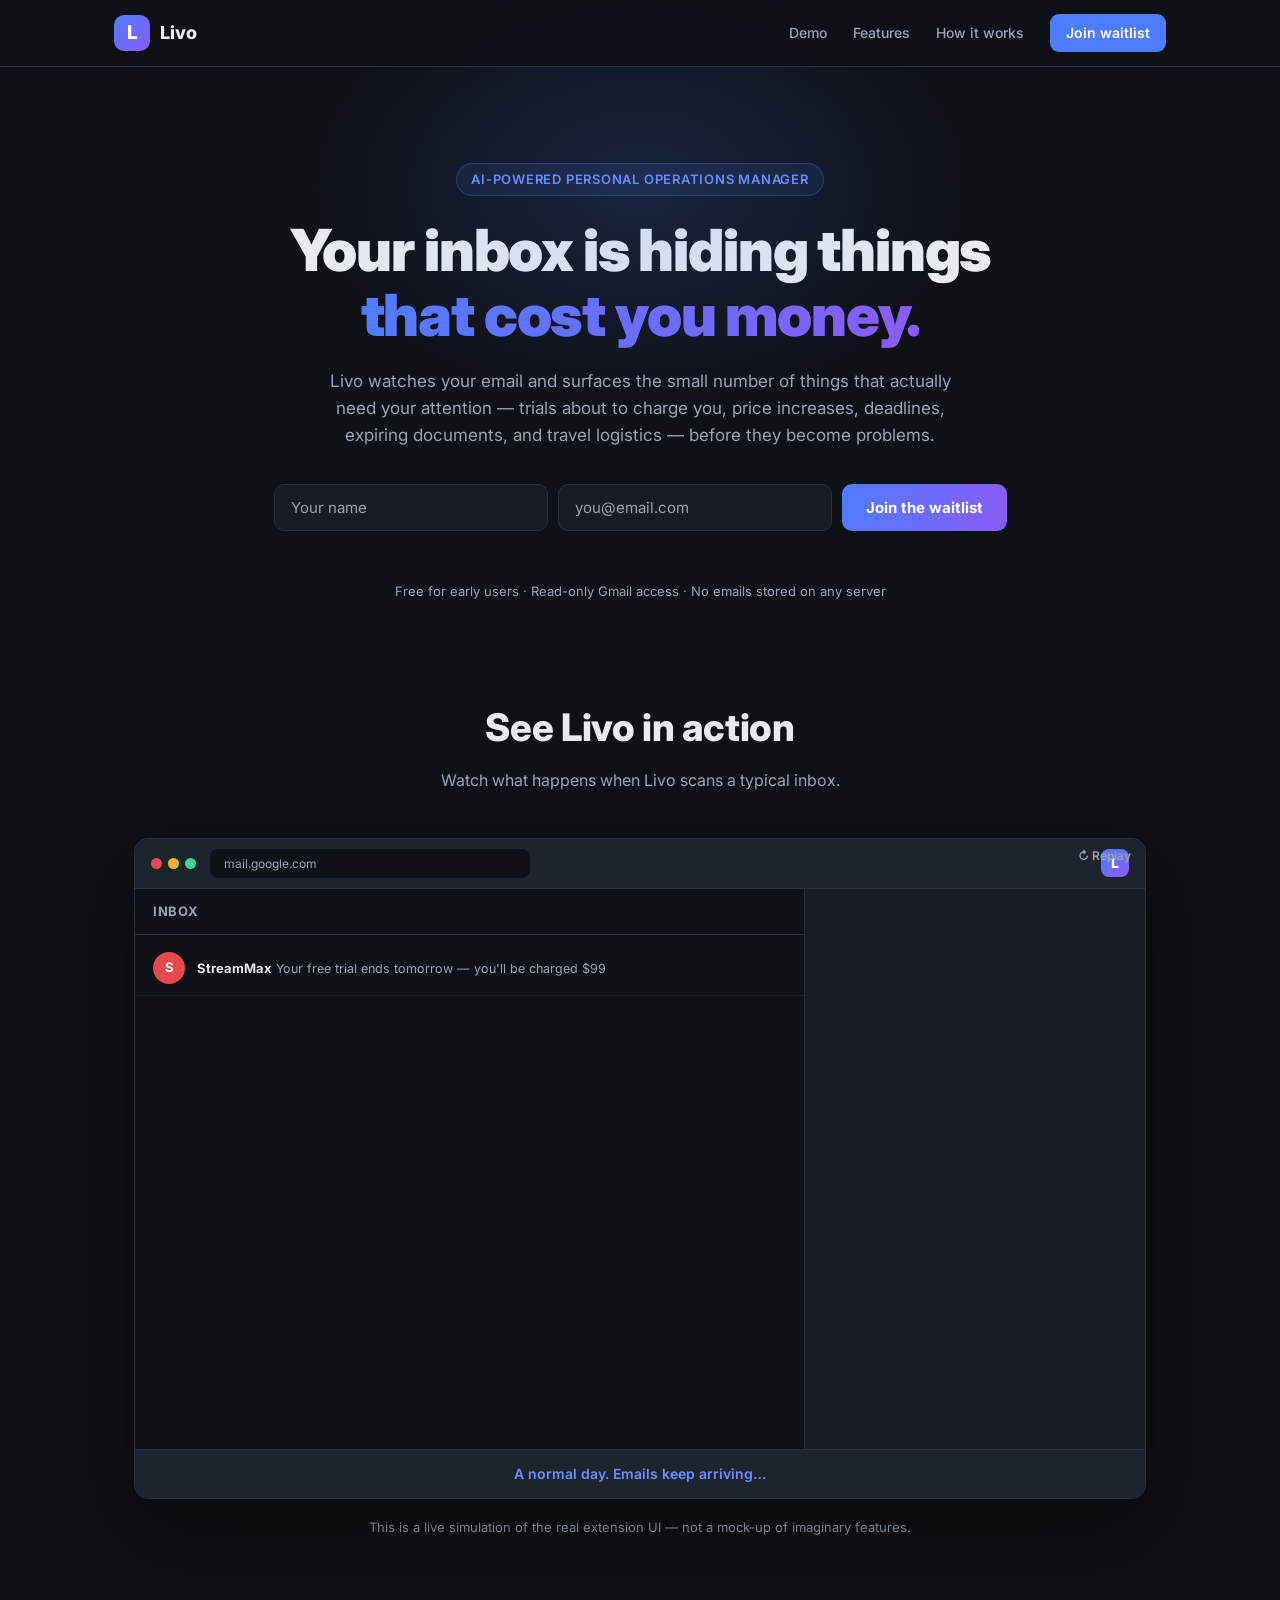
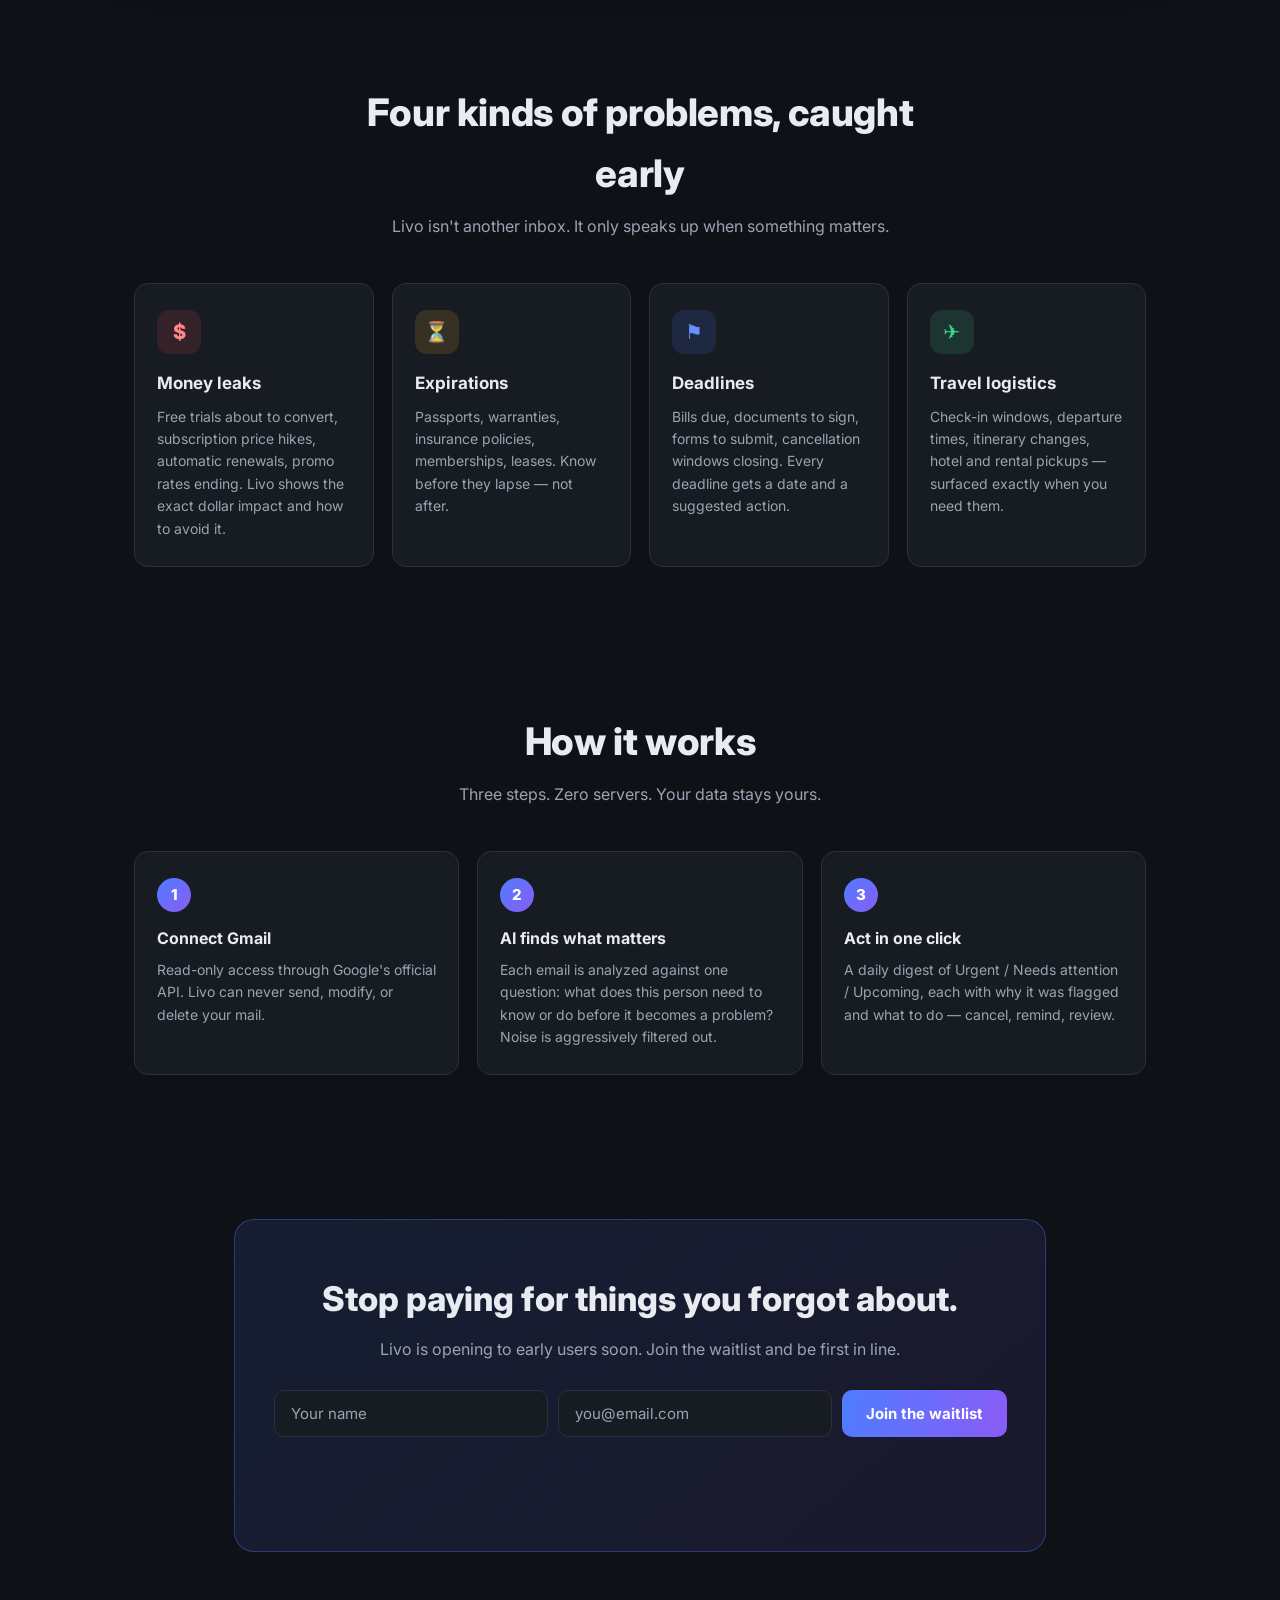
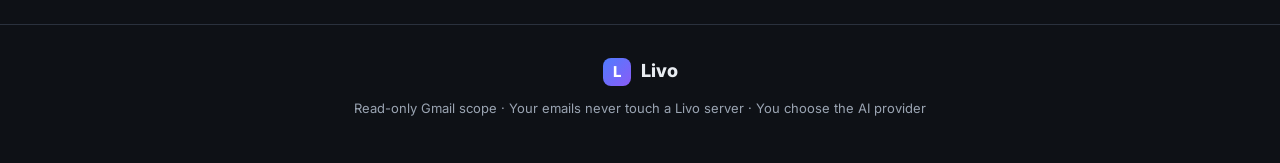
==== website/index.html @ 028b0e92 "Add landing page with animated demo and Supabase waitlist; set real OAuth client ID Co-authored-by: " ====
<!DOCTYPE html>
<html lang="en">
<head>
  <meta charset="UTF-8" />
  <meta name="viewport" content="width=device-width, initial-scale=1.0" />
  <title>Livo — Your Personal Operations Manager</title>
  <meta name="description" content="Livo watches your inbox and surfaces the money leaks, deadlines, expirations, and travel logistics you'd otherwise miss — before they become problems." />
  <link rel="preconnect" href="https://fonts.googleapis.com" />
  <link rel="preconnect" href="https://fonts.gstatic.com" crossorigin />
  <link href="https://fonts.googleapis.com/css2?family=Inter:wght@400;500;600;700;800;900&display=swap" rel="stylesheet" />
  <link rel="stylesheet" href="styles.css" />
</head>
<body>

  <nav class="nav">
    <div class="nav-inner">
      <div class="brand">
        <span class="brand-mark">L</span>
        <span class="brand-name">Livo</span>
      </div>
      <div class="nav-links">
        <a href="#demo">Demo</a>
        <a href="#features">Features</a>
        <a href="#how">How it works</a>
        <a href="#waitlist" class="nav-cta">Join waitlist</a>
      </div>
    </div>
  </nav>

  <!-- ============ HERO ============ -->
  <header class="hero">
    <div class="hero-glow"></div>
    <p class="hero-eyebrow">AI-powered personal operations manager</p>
    <h1>Your inbox is hiding things<br /><span class="grad">that cost you money.</span></h1>
    <p class="hero-sub">
      Livo watches your email and surfaces the small number of things that actually need
      your attention — trials about to charge you, price increases, deadlines, expiring
      documents, and travel logistics — before they become problems.
    </p>

    <form id="hero-waitlist" class="waitlist-form" autocomplete="on">
      <input type="text" name="name" placeholder="Your name" required maxlength="80" />
      <input type="email" name="email" placeholder="you@email.com" required maxlength="120" />
      <button type="submit" class="btn-cta">Join the waitlist</button>
    </form>
    <p id="hero-waitlist-msg" class="form-msg" role="status"></p>
    <p class="hero-note">Free for early users · Read-only Gmail access · No emails stored on any server</p>
  </header>

  <!-- ============ ANIMATED DEMO ============ -->
  <section class="demo" id="demo">
    <div class="section-head">
      <h2>See Livo in action</h2>
      <p>Watch what happens when Livo scans a typical inbox.</p>
    </div>

    <div class="demo-stage" id="demo-stage" aria-label="Animated demo of the Livo extension scanning an inbox">
      <div class="browser-chrome">
        <div class="browser-dots"><i></i><i></i><i></i></div>
        <div class="browser-url">mail.google.com</div>
        <div class="browser-ext-icon" id="demo-ext-icon">L<span class="ext-badge" id="demo-badge"></span></div>
      </div>

      <div class="demo-body">
        <!-- Fake inbox -->
        <div class="demo-inbox">
          <div class="inbox-header">Inbox</div>
          <div class="inbox-list" id="demo-inbox-list"></div>
        </div>

        <!-- Livo side panel -->
        <div class="demo-panel" id="demo-panel">
          <div class="panel-top">
            <span class="brand-mark small">L</span>
            <div>
              <strong>Livo</strong>
              <div class="panel-tagline">Personal operations manager</div>
            </div>
            <button class="panel-scan" id="demo-scan-label">Scan now</button>
          </div>
          <div class="panel-status" id="demo-status">Idle</div>
          <div class="panel-events" id="demo-events">
            <div class="demo-bucket" id="demo-bucket-urgent" hidden>
              <div class="bucket-label urgent">Urgent</div>
              <div class="bucket-cards"></div>
            </div>
            <div class="demo-bucket" id="demo-bucket-attention" hidden>
              <div class="bucket-label attention">Needs attention</div>
              <div class="bucket-cards"></div>
            </div>
            <div class="demo-bucket" id="demo-bucket-upcoming" hidden>
              <div class="bucket-label upcoming">Upcoming</div>
              <div class="bucket-cards"></div>
            </div>
          </div>
        </div>
      </div>

      <div class="demo-caption" id="demo-caption">&nbsp;</div>
      <button class="demo-replay" id="demo-replay" title="Replay demo">&#8635; Replay</button>
    </div>
    <p class="demo-footnote">This is a live simulation of the real extension UI — not a mock-up of imaginary features.</p>
  </section>

  <!-- ============ FEATURES ============ -->
  <section class="features" id="features">
    <div class="section-head">
      <h2>Four kinds of problems, caught early</h2>
      <p>Livo isn't another inbox. It only speaks up when something matters.</p>
    </div>
    <div class="feature-grid">
      <div class="feature-card">
        <div class="feature-icon leak">$</div>
        <h3>Money leaks</h3>
        <p>Free trials about to convert, subscription price hikes, automatic renewals, promo rates ending. Livo shows the exact dollar impact and how to avoid it.</p>
      </div>
      <div class="feature-card">
        <div class="feature-icon expire">&#9203;</div>
        <h3>Expirations</h3>
        <p>Passports, warranties, insurance policies, memberships, leases. Know before they lapse — not after.</p>
      </div>
      <div class="feature-card">
        <div class="feature-icon deadline">&#9873;</div>
        <h3>Deadlines</h3>
        <p>Bills due, documents to sign, forms to submit, cancellation windows closing. Every deadline gets a date and a suggested action.</p>
      </div>
      <div class="feature-card">
        <div class="feature-icon travel">&#9992;</div>
        <h3>Travel logistics</h3>
        <p>Check-in windows, departure times, itinerary changes, hotel and rental pickups — surfaced exactly when you need them.</p>
      </div>
    </div>
  </section>

  <!-- ============ HOW IT WORKS ============ -->
  <section class="how" id="how">
    <div class="section-head">
      <h2>How it works</h2>
      <p>Three steps. Zero servers. Your data stays yours.</p>
    </div>
    <ol class="steps">
      <li>
        <span class="step-num">1</span>
        <h3>Connect Gmail</h3>
        <p>Read-only access through Google's official API. Livo can never send, modify, or delete your mail.</p>
      </li>
      <li>
        <span class="step-num">2</span>
        <h3>AI finds what matters</h3>
        <p>Each email is analyzed against one question: what does this person need to know or do before it becomes a problem? Noise is aggressively filtered out.</p>
      </li>
      <li>
        <span class="step-num">3</span>
        <h3>Act in one click</h3>
        <p>A daily digest of Urgent / Needs attention / Upcoming, each with why it was flagged and what to do — cancel, remind, review.</p>
      </li>
    </ol>
  </section>

  <!-- ============ WAITLIST CTA ============ -->
  <section class="cta" id="waitlist">
    <div class="cta-card">
      <h2>Stop paying for things you forgot about.</h2>
      <p>Livo is opening to early users soon. Join the waitlist and be first in line.</p>
      <form id="cta-waitlist" class="waitlist-form" autocomplete="on">
        <input type="text" name="name" placeholder="Your name" required maxlength="80" />
        <input type="email" name="email" placeholder="you@email.com" required maxlength="120" />
        <button type="submit" class="btn-cta">Join the waitlist</button>
      </form>
      <p id="cta-waitlist-msg" class="form-msg" role="status"></p>
    </div>
  </section>

  <footer class="footer">
    <div class="brand">
      <span class="brand-mark small">L</span>
      <span>Livo</span>
    </div>
    <p>Read-only Gmail scope · Your emails never touch a Livo server · You choose the AI provider</p>
  </footer>

  <script src="config.js"></script>
  <script src="app.js"></script>
</body>
</html>
---- website/styles.css ----
:root {
  --bg: #0e1116;
  --surface: #171b22;
  --surface-2: #1e242e;
  --border: #2a313d;
  --text: #e8ecf1;
  --text-dim: #9aa4b2;
  --accent: #4f7cff;
  --accent-hover: #6a90ff;
  --violet: #8a5cf6;
  --red: #e5484d;
  --amber: #f0b429;
  --green: #3dd68c;
  --radius: 14px;
}

* { box-sizing: border-box; margin: 0; padding: 0; }

html { scroll-behavior: smooth; }

body {
  font-family: "Inter", "Segoe UI", system-ui, sans-serif;
  background: var(--bg);
  color: var(--text);
  line-height: 1.6;
  overflow-x: hidden;
}

/* ---------- nav ---------- */
.nav {
  position: sticky; top: 0; z-index: 50;
  backdrop-filter: blur(12px);
  background: rgba(14, 17, 22, 0.8);
  border-bottom: 1px solid var(--border);
}
.nav-inner {
  max-width: 1100px; margin: 0 auto;
  display: flex; align-items: center; justify-content: space-between;
  padding: 14px 24px;
}
.brand { display: flex; align-items: center; gap: 10px; font-weight: 800; font-size: 18px; }
.brand-mark {
  width: 36px; height: 36px;
  display: grid; place-items: center;
  background: linear-gradient(135deg, var(--accent), var(--violet));
  border-radius: 10px;
  font-weight: 800; font-size: 19px; color: #fff;
  flex-shrink: 0;
}
.brand-mark.small { width: 28px; height: 28px; font-size: 15px; border-radius: 8px; }
.nav-links { display: flex; align-items: center; gap: 26px; }
.nav-links a { color: var(--text-dim); text-decoration: none; font-size: 14px; font-weight: 500; }
.nav-links a:hover { color: var(--text); }
.nav-cta {
  background: var(--accent); color: #fff !important;
  padding: 8px 16px; border-radius: 9px; font-weight: 600 !important;
}
.nav-cta:hover { background: var(--accent-hover); }

/* ---------- hero ---------- */
.hero {
  position: relative;
  max-width: 860px; margin: 0 auto;
  padding: 96px 24px 72px;
  text-align: center;
}
.hero-glow {
  position: absolute; inset: -120px 0 auto 50%;
  width: 720px; height: 480px;
  transform: translateX(-50%);
  background: radial-gradient(ellipse at center, rgba(79, 124, 255, 0.18), transparent 65%);
  pointer-events: none;
}
.hero-eyebrow {
  display: inline-block;
  font-size: 13px; font-weight: 600; letter-spacing: 0.06em; text-transform: uppercase;
  color: var(--accent-hover);
  background: rgba(79, 124, 255, 0.1);
  border: 1px solid rgba(79, 124, 255, 0.3);
  padding: 5px 14px; border-radius: 999px;
  margin-bottom: 22px;
}
.hero h1 {
  font-size: clamp(34px, 5.4vw, 58px);
  font-weight: 900; line-height: 1.12; letter-spacing: -0.02em;
  margin-bottom: 20px;
}
.grad {
  background: linear-gradient(100deg, var(--accent), var(--violet));
  -webkit-background-clip: text; background-clip: text; color: transparent;
}
.hero-sub {
  font-size: 17px; color: var(--text-dim);
  max-width: 640px; margin: 0 auto 34px;
}
.hero-note { font-size: 13px; color: var(--text-dim); margin-top: 16px; }

/* ---------- waitlist form ---------- */
.waitlist-form {
  display: flex; gap: 10px; justify-content: center; flex-wrap: wrap;
}
.waitlist-form input {
  background: var(--surface);
  border: 1px solid var(--border);
  color: var(--text);
  border-radius: 10px;
  padding: 13px 16px;
  font-size: 15px; font-family: inherit;
  min-width: 190px;
  transition: border-color 0.15s;
}
.waitlist-form input:focus { outline: none; border-color: var(--accent); }
.waitlist-form input::placeholder { color: var(--text-dim); }
.btn-cta {
  background: linear-gradient(100deg, var(--accent), var(--violet));
  color: #fff; border: none; cursor: pointer;
  border-radius: 10px; padding: 13px 24px;
  font-size: 15px; font-weight: 700; font-family: inherit;
  transition: transform 0.12s, box-shadow 0.12s;
}
.btn-cta:hover { transform: translateY(-1px); box-shadow: 0 6px 24px rgba(79, 124, 255, 0.35); }
.btn-cta:disabled { opacity: 0.6; cursor: default; transform: none; box-shadow: none; }
.form-msg { min-height: 22px; margin-top: 12px; font-size: 14px; font-weight: 600; }
.form-msg.ok { color: var(--green); }
.form-msg.err { color: var(--red); }

/* ---------- sections ---------- */
section { padding: 72px 24px; }
.section-head { text-align: center; max-width: 640px; margin: 0 auto 44px; }
.section-head h2 { font-size: clamp(26px, 3.6vw, 38px); font-weight: 800; letter-spacing: -0.01em; margin-bottom: 10px; }
.section-head p { color: var(--text-dim); font-size: 16px; }

/* ---------- demo stage ---------- */
.demo { max-width: 1060px; margin: 0 auto; padding-top: 24px; }
.demo-stage {
  position: relative;
  background: var(--surface);
  border: 1px solid var(--border);
  border-radius: var(--radius);
  overflow: hidden;
  box-shadow: 0 30px 80px rgba(0, 0, 0, 0.45);
}
.browser-chrome {
  display: flex; align-items: center; gap: 14px;
  background: var(--surface-2);
  border-bottom: 1px solid var(--border);
  padding: 10px 16px;
}
.browser-dots { display: flex; gap: 6px; }
.browser-dots i { width: 11px; height: 11px; border-radius: 50%; background: var(--border); }
.browser-dots i:nth-child(1) { background: #e5484d; }
.browser-dots i:nth-child(2) { background: #f0b429; }
.browser-dots i:nth-child(3) { background: #3dd68c; }
.browser-url {
  flex: 1; max-width: 320px;
  background: var(--bg);
  border-radius: 8px;
  font-size: 12px; color: var(--text-dim);
  padding: 5px 14px;
}
.browser-ext-icon {
  position: relative;
  margin-left: auto;
  width: 28px; height: 28px;
  display: grid; place-items: center;
  background: linear-gradient(135deg, var(--accent), var(--violet));
  border-radius: 8px;
  font-weight: 800; font-size: 14px; color: #fff;
}
.browser-ext-icon.pulse { animation: iconPulse 1s ease infinite; }
@keyframes iconPulse {
  0%, 100% { box-shadow: 0 0 0 0 rgba(79, 124, 255, 0.6); }
  50% { box-shadow: 0 0 0 8px rgba(79, 124, 255, 0); }
}
.ext-badge {
  position: absolute; top: -6px; right: -7px;
  background: var(--red); color: #fff;
  font-size: 10px; font-weight: 800;
  min-width: 16px; height: 16px;
  display: none; place-items: center;
  border-radius: 999px; padding: 0 4px;
}
.ext-badge.show { display: grid; animation: popIn 0.3s ease; }

.demo-body {
  display: grid;
  grid-template-columns: 1fr 340px;
  min-height: 560px;
}

/* fake inbox */
.demo-inbox { border-right: 1px solid var(--border); background: var(--bg); }
.inbox-header {
  padding: 12px 18px;
  font-size: 13px; font-weight: 700; color: var(--text-dim);
  letter-spacing: 0.05em; text-transform: uppercase;
  border-bottom: 1px solid var(--border);
}
.inbox-list { padding: 6px 0; }
.inbox-row {
  display: flex; align-items: center; gap: 12px;
  padding: 11px 18px;
  border-bottom: 1px solid rgba(42, 49, 61, 0.5);
  opacity: 0;
  transform: translateY(8px);
  transition: opacity 0.35s ease, transform 0.35s ease, background 0.3s;
}
.inbox-row.show { opacity: 1; transform: none; }
.inbox-row.scanning { background: rgba(79, 124, 255, 0.08); }
.inbox-row.flagged .inbox-from::before {
  content: "●"; color: var(--red); margin-right: 7px; font-size: 10px;
}
.inbox-row.ignored { opacity: 0.35; }
.inbox-avatar {
  width: 32px; height: 32px; flex-shrink: 0;
  border-radius: 50%;
  display: grid; place-items: center;
  font-size: 13px; font-weight: 700; color: #fff;
}
.inbox-text { min-width: 0; }
.inbox-from { font-size: 13px; font-weight: 700; }
.inbox-subject { font-size: 12.5px; color: var(--text-dim); white-space: nowrap; overflow: hidden; text-overflow: ellipsis; }
.inbox-tag {
  margin-left: auto; flex-shrink: 0;
  font-size: 10px; font-weight: 800; letter-spacing: 0.05em;
  padding: 3px 8px; border-radius: 999px;
  opacity: 0; transition: opacity 0.3s;
}
.inbox-tag.show { opacity: 1; }
.inbox-tag.flag { background: rgba(229, 72, 77, 0.15); color: #ff8589; }
.inbox-tag.noise { background: var(--surface-2); color: var(--text-dim); }

/* side panel */
.demo-panel {
  background: var(--surface);
  display: flex; flex-direction: column;
  transform: translateX(100%);
  transition: transform 0.5s cubic-bezier(0.22, 1, 0.36, 1);
}
.demo-panel.open { transform: none; }
.panel-top {
  display: flex; align-items: center; gap: 10px;
  padding: 13px 14px;
  border-bottom: 1px solid var(--border);
  font-size: 14px;
}
.panel-tagline { font-size: 10.5px; color: var(--text-dim); }
.panel-scan {
  margin-left: auto;
  background: var(--accent); color: #fff;
  border: none; border-radius: 7px;
  font-size: 11.5px; font-weight: 700; font-family: inherit;
  padding: 6px 10px;
}
.panel-scan.scanning { background: var(--surface-2); color: var(--accent-hover); }
.panel-status {
  padding: 7px 14px;
  font-size: 11.5px; color: var(--text-dim);
  border-bottom: 1px solid var(--border);
  background: var(--surface-2);
}
.panel-events { padding: 12px; overflow: hidden; flex: 1; }

/* bucket labels — identical to the real side panel */
.demo-bucket { margin-bottom: 14px; }
.bucket-label {
  font-size: 10px; font-weight: 700;
  letter-spacing: 0.08em; text-transform: uppercase;
  margin-bottom: 7px;
  display: flex; align-items: center; gap: 6px;
}
.bucket-label::before { content: ""; width: 7px; height: 7px; border-radius: 50%; }
.bucket-label.urgent { color: var(--red); }
.bucket-label.urgent::before { background: var(--red); }
.bucket-label.attention { color: var(--amber); }
.bucket-label.attention::before { background: var(--amber); }
.bucket-label.upcoming { color: var(--text-dim); }
.bucket-label.upcoming::before { background: var(--text-dim); }

.demo-event {
  background: var(--surface-2);
  border: 1px solid var(--border);
  border-radius: 11px;
  padding: 11px 12px;
  margin-bottom: 9px;
  opacity: 0; transform: translateY(12px) scale(0.98);
  transition: opacity 0.4s ease, transform 0.4s ease;
}
.demo-event.show { opacity: 1; transform: none; }
.demo-event-head {
  display: flex; align-items: center; gap: 7px;
  font-size: 10px; margin-bottom: 6px;
}
.sev-dot { width: 8px; height: 8px; border-radius: 50%; }
.sev-dot.high { background: var(--red); box-shadow: 0 0 6px var(--red); }
.sev-dot.medium { background: var(--amber); }
.cat-chip {
  background: var(--bg); color: var(--text-dim);
  border-radius: 999px; padding: 2px 8px;
  font-weight: 700; letter-spacing: 0.04em;
}
.demo-event-date { margin-left: auto; color: var(--red); font-weight: 700; }
.demo-event-title { font-size: 13.5px; font-weight: 700; margin-bottom: 3px; }
.demo-event-sum { font-size: 11.5px; color: var(--text-dim); line-height: 1.45; margin-bottom: 8px; }

.demo-event-meta {
  display: flex; flex-wrap: wrap; align-items: center; gap: 6px;
  margin-bottom: 8px; font-size: 11px;
}
.demo-entity { color: var(--text-dim); font-weight: 600; }
.money-chip-demo {
  background: rgba(229, 72, 77, 0.15); color: #ff8589;
  border-radius: 6px; padding: 2px 7px; font-weight: 700; font-size: 10.5px;
}
.savings-pill {
  background: rgba(61, 214, 140, 0.12); color: var(--green);
  font-size: 10.5px; font-weight: 800;
  border-radius: 6px; padding: 2px 7px;
}

.demo-event-actions { display: flex; gap: 6px; margin-bottom: 8px; }

.demo-manage {
  display: flex; gap: 11px;
  border-top: 1px solid var(--border);
  padding-top: 7px;
  font-size: 10.5px; color: var(--text-dim);
}
.demo-manage span { cursor: default; }
.demo-act {
  font-size: 11px; font-weight: 700; font-family: inherit;
  border-radius: 7px; padding: 5px 10px;
  border: 1px solid var(--border);
  background: var(--surface); color: var(--text);
}
.demo-act.primary { background: var(--accent); border-color: var(--accent); color: #fff; }

.demo-caption {
  padding: 13px 18px;
  text-align: center;
  font-size: 14px; font-weight: 600;
  color: var(--accent-hover);
  border-top: 1px solid var(--border);
  background: var(--surface-2);
  transition: opacity 0.3s;
}
.demo-replay {
  position: absolute; top: 9px; right: 14px;
  background: none; border: none; cursor: pointer;
  color: var(--text-dim); font-size: 12px; font-weight: 600; font-family: inherit;
}
.demo-replay:hover { color: var(--text); }
.demo-footnote { text-align: center; color: var(--text-dim); font-size: 13px; margin-top: 18px; }

@keyframes popIn {
  from { transform: scale(0); } to { transform: scale(1); }
}

/* ---------- features ---------- */
.features { max-width: 1060px; margin: 0 auto; }
.feature-grid {
  display: grid;
  grid-template-columns: repeat(auto-fit, minmax(230px, 1fr));
  gap: 18px;
}
.feature-card {
  background: var(--surface);
  border: 1px solid var(--border);
  border-radius: var(--radius);
  padding: 26px 22px;
  transition: transform 0.15s, border-color 0.15s;
}
.feature-card:hover { transform: translateY(-3px); border-color: rgba(79, 124, 255, 0.45); }
.feature-icon {
  width: 44px; height: 44px;
  display: grid; place-items: center;
  border-radius: 12px;
  font-size: 20px; font-weight: 800;
  margin-bottom: 16px;
}
.feature-icon.leak { background: rgba(229, 72, 77, 0.14); color: #ff8589; }
.feature-icon.expire { background: rgba(240, 180, 41, 0.14); color: var(--amber); }
.feature-icon.deadline { background: rgba(79, 124, 255, 0.14); color: var(--accent-hover); }
.feature-icon.travel { background: rgba(61, 214, 140, 0.14); color: var(--green); }
.feature-card h3 { font-size: 17px; margin-bottom: 8px; }
.feature-card p { font-size: 14px; color: var(--text-dim); }

/* ---------- how ---------- */
.how { max-width: 1060px; margin: 0 auto; }
.steps {
  list-style: none;
  display: grid;
  grid-template-columns: repeat(auto-fit, minmax(240px, 1fr));
  gap: 18px;
}
.steps li {
  background: var(--surface);
  border: 1px solid var(--border);
  border-radius: var(--radius);
  padding: 26px 22px;
}
.step-num {
  display: inline-grid; place-items: center;
  width: 34px; height: 34px;
  border-radius: 50%;
  background: linear-gradient(135deg, var(--accent), var(--violet));
  color: #fff; font-weight: 800; font-size: 15px;
  margin-bottom: 14px;
}
.steps h3 { font-size: 16px; margin-bottom: 7px; }
.steps p { font-size: 14px; color: var(--text-dim); }

/* ---------- cta ---------- */
.cta { max-width: 860px; margin: 0 auto; }
.cta-card {
  background: linear-gradient(140deg, rgba(79, 124, 255, 0.12), rgba(138, 92, 246, 0.1));
  border: 1px solid rgba(79, 124, 255, 0.35);
  border-radius: 20px;
  padding: 52px 32px;
  text-align: center;
}
.cta-card h2 { font-size: clamp(24px, 3.4vw, 34px); font-weight: 800; margin-bottom: 10px; }
.cta-card > p { color: var(--text-dim); margin-bottom: 28px; }

/* ---------- footer ---------- */
.footer {
  border-top: 1px solid var(--border);
  padding: 32px 24px 44px;
  display: flex; flex-direction: column; align-items: center; gap: 12px;
  text-align: center;
}
.footer p { color: var(--text-dim); font-size: 13px; }

/* ---------- responsive ---------- */
@media (max-width: 820px) {
  .demo-body { grid-template-columns: 1fr; }
  .demo-inbox { border-right: none; border-bottom: 1px solid var(--border); }
  .demo-panel { transform: translateY(20px); opacity: 0; transition: transform 0.5s, opacity 0.5s; }
  .demo-panel.open { transform: none; opacity: 1; }
  .nav-links a:not(.nav-cta) { display: none; }
}
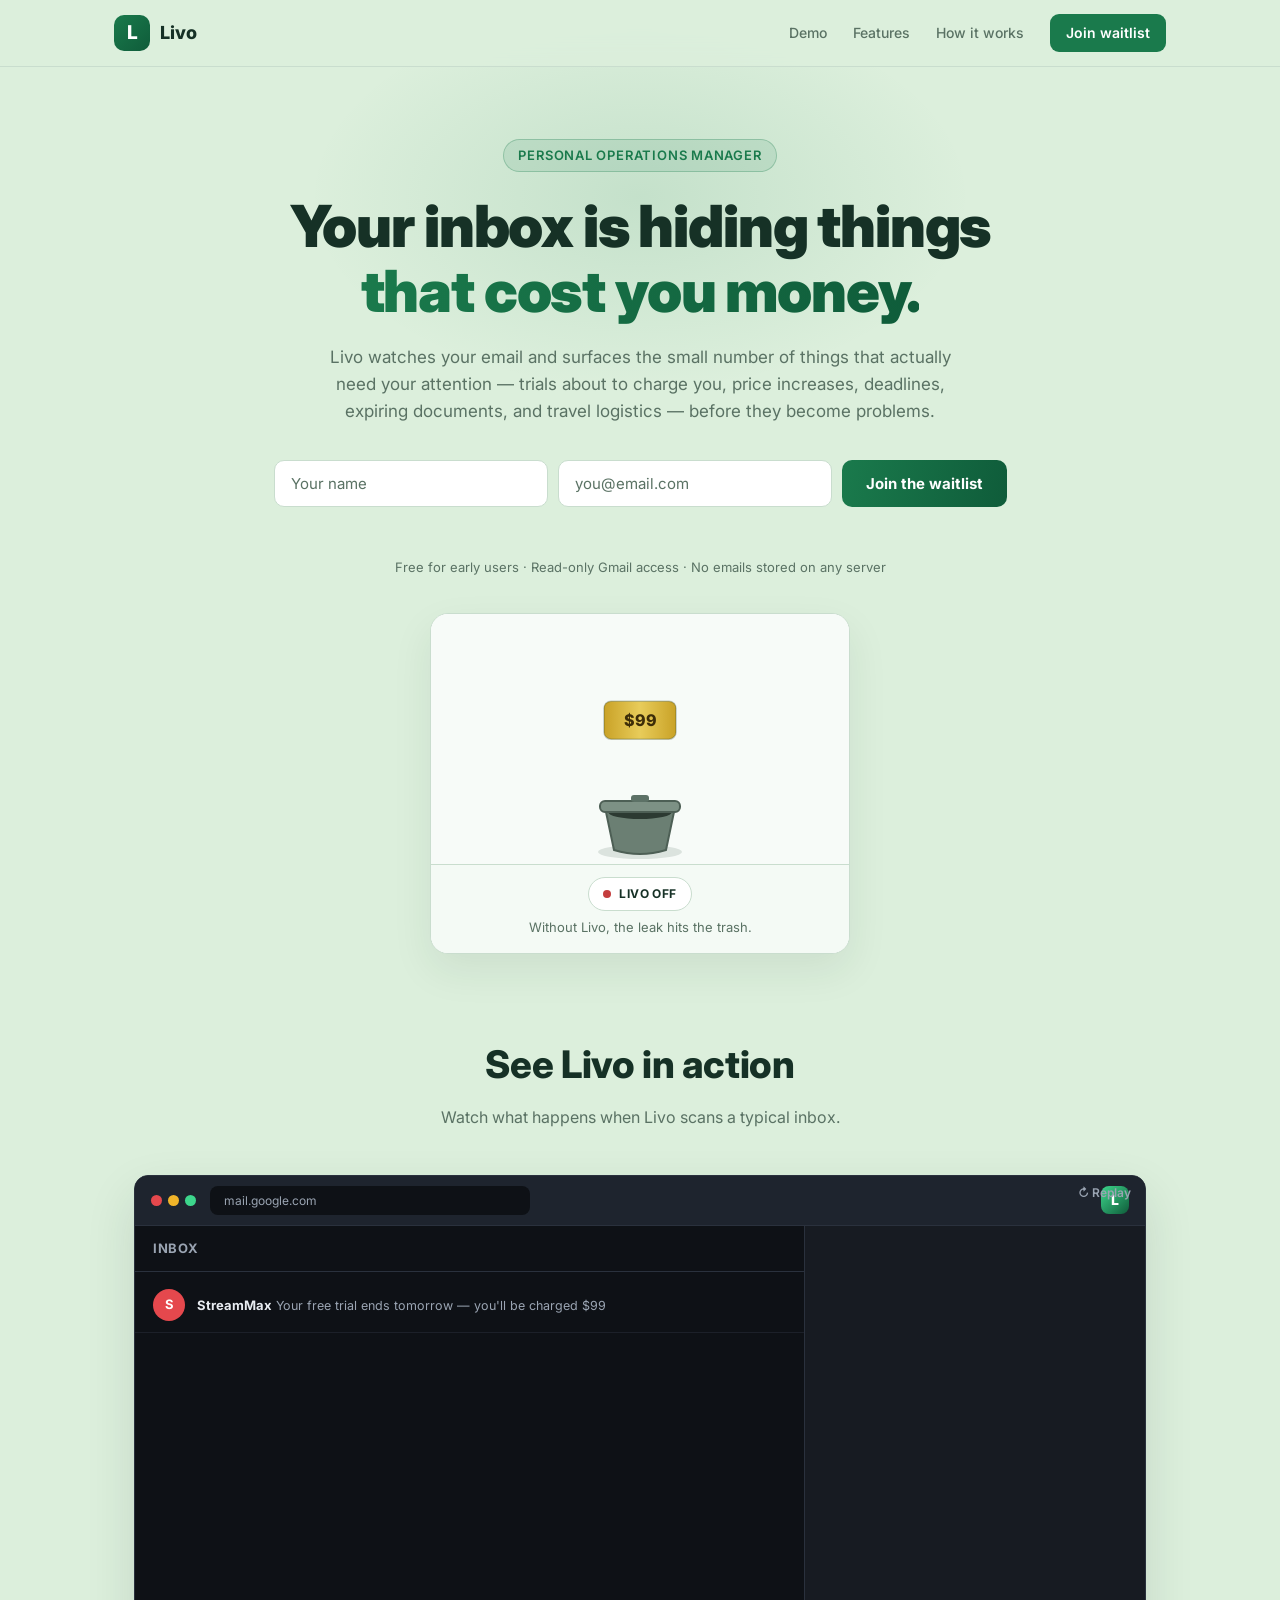
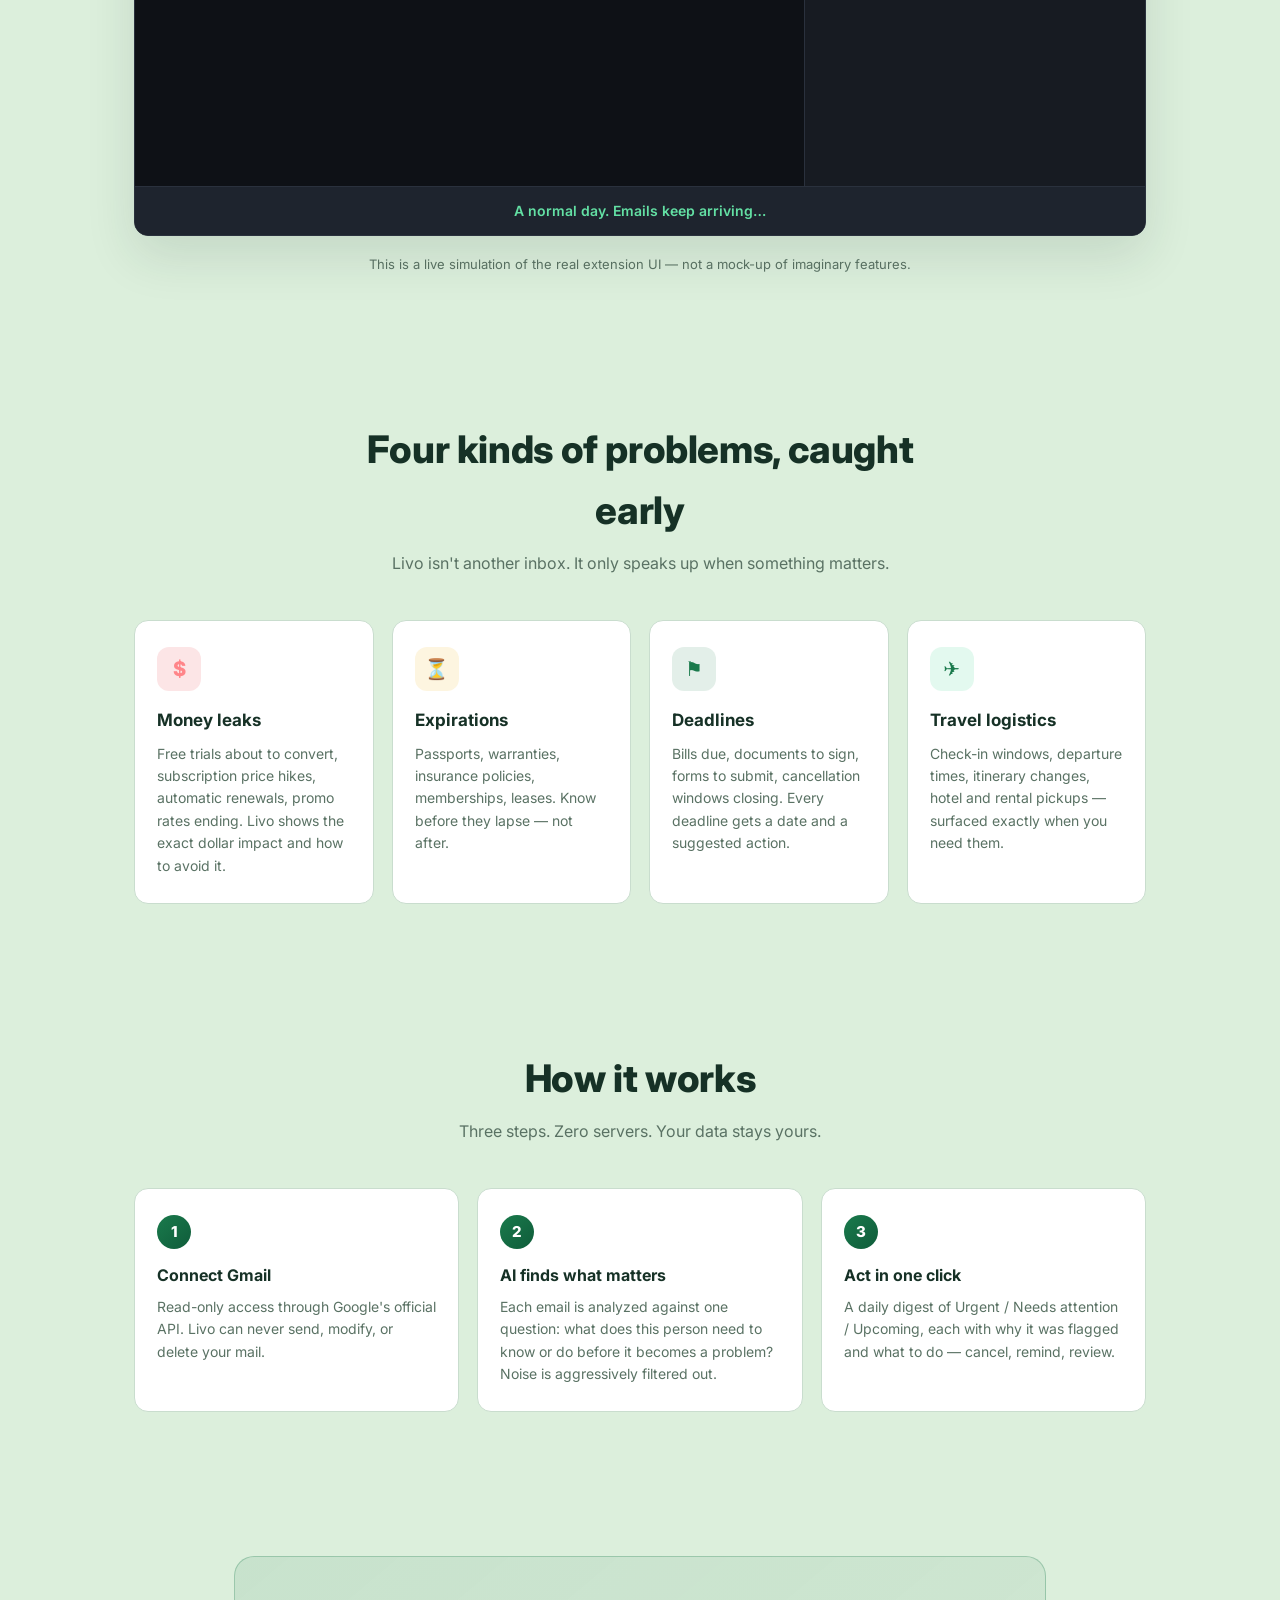
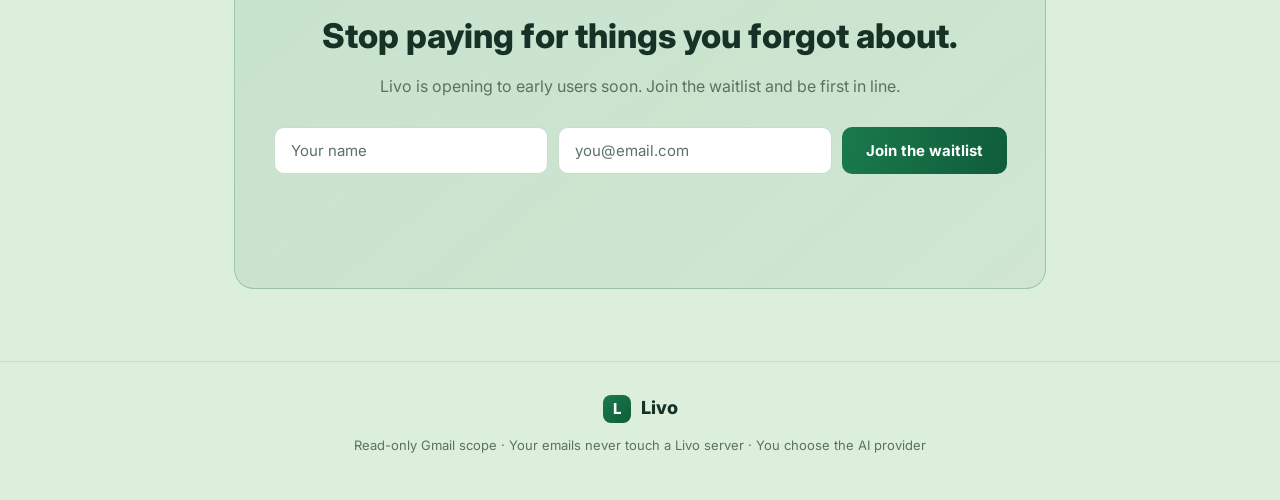
==== commit 1ff2c98f: "Restyle landing page with light-green theme and a clear one-bill money-leak animation Co-authored-by" ====
--- a/website/index.html
+++ b/website/index.html
@@ -30,21 +30,33 @@
   <!-- ============ HERO ============ -->
   <header class="hero">
     <div class="hero-glow"></div>
-    <p class="hero-eyebrow">AI-powered personal operations manager</p>
-    <h1>Your inbox is hiding things<br /><span class="grad">that cost you money.</span></h1>
-    <p class="hero-sub">
-      Livo watches your email and surfaces the small number of things that actually need
-      your attention — trials about to charge you, price increases, deadlines, expiring
-      documents, and travel logistics — before they become problems.
-    </p>
+    <div class="hero-inner">
+      <p class="hero-eyebrow">Personal operations manager</p>
+      <h1>Your inbox is hiding things<br /><span class="grad">that cost you money.</span></h1>
+      <p class="hero-sub">
+        Livo watches your email and surfaces the small number of things that actually need
+        your attention — trials about to charge you, price increases, deadlines, expiring
+        documents, and travel logistics — before they become problems.
+      </p>
 
-    <form id="hero-waitlist" class="waitlist-form" autocomplete="on">
-      <input type="text" name="name" placeholder="Your name" required maxlength="80" />
-      <input type="email" name="email" placeholder="you@email.com" required maxlength="120" />
-      <button type="submit" class="btn-cta">Join the waitlist</button>
-    </form>
-    <p id="hero-waitlist-msg" class="form-msg" role="status"></p>
-    <p class="hero-note">Free for early users · Read-only Gmail access · No emails stored on any server</p>
+      <form id="hero-waitlist" class="waitlist-form" autocomplete="on">
+        <input type="text" name="name" placeholder="Your name" required maxlength="80" />
+        <input type="email" name="email" placeholder="you@email.com" required maxlength="120" />
+        <button type="submit" class="btn-cta">Join the waitlist</button>
+      </form>
+      <p id="hero-waitlist-msg" class="form-msg" role="status"></p>
+      <p class="hero-note">Free for early users · Read-only Gmail access · No emails stored on any server</p>
+    </div>
+    <div class="money-scene" aria-hidden="true">
+      <canvas id="money-canvas" width="420" height="250"></canvas>
+      <div class="money-caption" id="money-caption">
+        <span class="money-status" id="money-status">
+          <span class="money-dot" id="money-dot"></span>
+          <strong id="money-phase-label">Livo off</strong>
+        </span>
+        <span id="money-phase-copy">Without Livo, the leak hits the trash.</span>
+      </div>
+    </div>
   </header>
 
   <!-- ============ ANIMATED DEMO ============ -->
--- a/website/styles.css
+++ b/website/styles.css
@@ -1,16 +1,16 @@
 :root {
-  --bg: #0e1116;
-  --surface: #171b22;
-  --surface-2: #1e242e;
-  --border: #2a313d;
-  --text: #e8ecf1;
-  --text-dim: #9aa4b2;
-  --accent: #4f7cff;
-  --accent-hover: #6a90ff;
-  --violet: #8a5cf6;
-  --red: #e5484d;
-  --amber: #f0b429;
-  --green: #3dd68c;
+  --bg: #dcefdc;
+  --surface: #ffffff;
+  --surface-2: #f4faf5;
+  --border: #c9ddce;
+  --text: #163126;
+  --text-dim: #5a7264;
+  --accent: #1a7a4c;
+  --accent-hover: #14663f;
+  --violet: #0f5c3a;
+  --red: #c43d3d;
+  --amber: #c4891a;
+  --green: #1a7a4c;
   --radius: 14px;
 }
 
@@ -24,13 +24,68 @@
   color: var(--text);
   line-height: 1.6;
   overflow-x: hidden;
+  position: relative;
+}
+
+/* ---------- money-leak scene (contained, not a messy background) ---------- */
+.money-scene {
+  position: relative;
+  z-index: 1;
+  width: 100%;
+  max-width: 420px;
+  margin: 36px auto 0;
+  background: #ffffff;
+  border: 1px solid var(--border);
+  border-radius: 18px;
+  box-shadow: 0 16px 40px rgba(22, 49, 38, 0.08);
+  overflow: hidden;
+}
+.money-scene canvas {
+  display: block;
+  width: 100%;
+  height: 250px;
+}
+.money-caption {
+  display: flex;
+  flex-direction: column;
+  align-items: center;
+  gap: 6px;
+  padding: 12px 16px 16px;
+  border-top: 1px solid var(--border);
+  background: var(--surface-2);
+}
+.money-status {
+  display: inline-flex;
+  align-items: center;
+  gap: 8px;
+  background: #fff;
+  border: 1px solid var(--border);
+  border-radius: 999px;
+  padding: 6px 14px;
+  font-size: 12px;
+  letter-spacing: 0.04em;
+  text-transform: uppercase;
+  font-weight: 700;
+  color: var(--text);
+}
+.money-dot {
+  width: 8px; height: 8px; border-radius: 50%;
+  background: var(--red);
+  transition: background 0.4s;
+}
+.money-dot.on {
+  background: var(--green);
+}
+.money-caption #money-phase-copy {
+  font-size: 13px;
+  color: var(--text-dim);
 }
 
 /* ---------- nav ---------- */
 .nav {
   position: sticky; top: 0; z-index: 50;
   backdrop-filter: blur(12px);
-  background: rgba(14, 17, 22, 0.8);
+  background: rgba(220, 239, 220, 0.9);
   border-bottom: 1px solid var(--border);
 }
 .nav-inner {
@@ -60,23 +115,29 @@
 /* ---------- hero ---------- */
 .hero {
   position: relative;
-  max-width: 860px; margin: 0 auto;
-  padding: 96px 24px 72px;
+  z-index: 1;
+  padding: 72px 24px 56px;
   text-align: center;
 }
+.hero-inner {
+  position: relative;
+  z-index: 1;
+  max-width: 860px;
+  margin: 0 auto;
+}
 .hero-glow {
-  position: absolute; inset: -120px 0 auto 50%;
-  width: 720px; height: 480px;
+  position: absolute; inset: -80px 0 auto 50%;
+  width: 720px; height: 420px;
   transform: translateX(-50%);
-  background: radial-gradient(ellipse at center, rgba(79, 124, 255, 0.18), transparent 65%);
+  background: radial-gradient(ellipse at center, rgba(26, 122, 76, 0.12), transparent 65%);
   pointer-events: none;
 }
 .hero-eyebrow {
   display: inline-block;
   font-size: 13px; font-weight: 600; letter-spacing: 0.06em; text-transform: uppercase;
-  color: var(--accent-hover);
-  background: rgba(79, 124, 255, 0.1);
-  border: 1px solid rgba(79, 124, 255, 0.3);
+  color: var(--accent);
+  background: rgba(26, 122, 76, 0.1);
+  border: 1px solid rgba(26, 122, 76, 0.28);
   padding: 5px 14px; border-radius: 999px;
   margin-bottom: 22px;
 }
@@ -118,14 +179,14 @@
   font-size: 15px; font-weight: 700; font-family: inherit;
   transition: transform 0.12s, box-shadow 0.12s;
 }
-.btn-cta:hover { transform: translateY(-1px); box-shadow: 0 6px 24px rgba(79, 124, 255, 0.35); }
+.btn-cta:hover { transform: translateY(-1px); box-shadow: 0 6px 24px rgba(26, 122, 76, 0.28); }
 .btn-cta:disabled { opacity: 0.6; cursor: default; transform: none; box-shadow: none; }
 .form-msg { min-height: 22px; margin-top: 12px; font-size: 14px; font-weight: 600; }
-.form-msg.ok { color: var(--green); }
+.form-msg.ok { color: #14663f; }
 .form-msg.err { color: var(--red); }
 
 /* ---------- sections ---------- */
-section { padding: 72px 24px; }
+section { padding: 72px 24px; position: relative; z-index: 1; background: var(--bg); }
 .section-head { text-align: center; max-width: 640px; margin: 0 auto 44px; }
 .section-head h2 { font-size: clamp(26px, 3.6vw, 38px); font-weight: 800; letter-spacing: -0.01em; margin-bottom: 10px; }
 .section-head p { color: var(--text-dim); font-size: 16px; }
@@ -133,12 +194,21 @@
 /* ---------- demo stage ---------- */
 .demo { max-width: 1060px; margin: 0 auto; padding-top: 24px; }
 .demo-stage {
+  --bg: #0e1116;
+  --surface: #171b22;
+  --surface-2: #1e242e;
+  --border: #2a313d;
+  --text: #e8ecf1;
+  --text-dim: #9aa4b2;
+  --accent: #3dd68c;
+  --accent-hover: #63e0a4;
   position: relative;
   background: var(--surface);
+  color: var(--text);
   border: 1px solid var(--border);
   border-radius: var(--radius);
   overflow: hidden;
-  box-shadow: 0 30px 80px rgba(0, 0, 0, 0.45);
+  box-shadow: 0 20px 50px rgba(22, 49, 38, 0.12);
 }
 .browser-chrome {
   display: flex; align-items: center; gap: 14px;
@@ -370,7 +440,7 @@
   padding: 26px 22px;
   transition: transform 0.15s, border-color 0.15s;
 }
-.feature-card:hover { transform: translateY(-3px); border-color: rgba(79, 124, 255, 0.45); }
+.feature-card:hover { transform: translateY(-3px); border-color: rgba(26, 122, 76, 0.45); }
 .feature-icon {
   width: 44px; height: 44px;
   display: grid; place-items: center;
@@ -380,7 +450,7 @@
 }
 .feature-icon.leak { background: rgba(229, 72, 77, 0.14); color: #ff8589; }
 .feature-icon.expire { background: rgba(240, 180, 41, 0.14); color: var(--amber); }
-.feature-icon.deadline { background: rgba(79, 124, 255, 0.14); color: var(--accent-hover); }
+.feature-icon.deadline { background: rgba(26, 122, 76, 0.12); color: var(--accent); }
 .feature-icon.travel { background: rgba(61, 214, 140, 0.14); color: var(--green); }
 .feature-card h3 { font-size: 17px; margin-bottom: 8px; }
 .feature-card p { font-size: 14px; color: var(--text-dim); }
@@ -413,8 +483,8 @@
 /* ---------- cta ---------- */
 .cta { max-width: 860px; margin: 0 auto; }
 .cta-card {
-  background: linear-gradient(140deg, rgba(79, 124, 255, 0.12), rgba(138, 92, 246, 0.1));
-  border: 1px solid rgba(79, 124, 255, 0.35);
+  background: linear-gradient(140deg, rgba(26, 122, 76, 0.1), rgba(15, 92, 58, 0.06));
+  border: 1px solid rgba(26, 122, 76, 0.28);
   border-radius: 20px;
   padding: 52px 32px;
   text-align: center;
